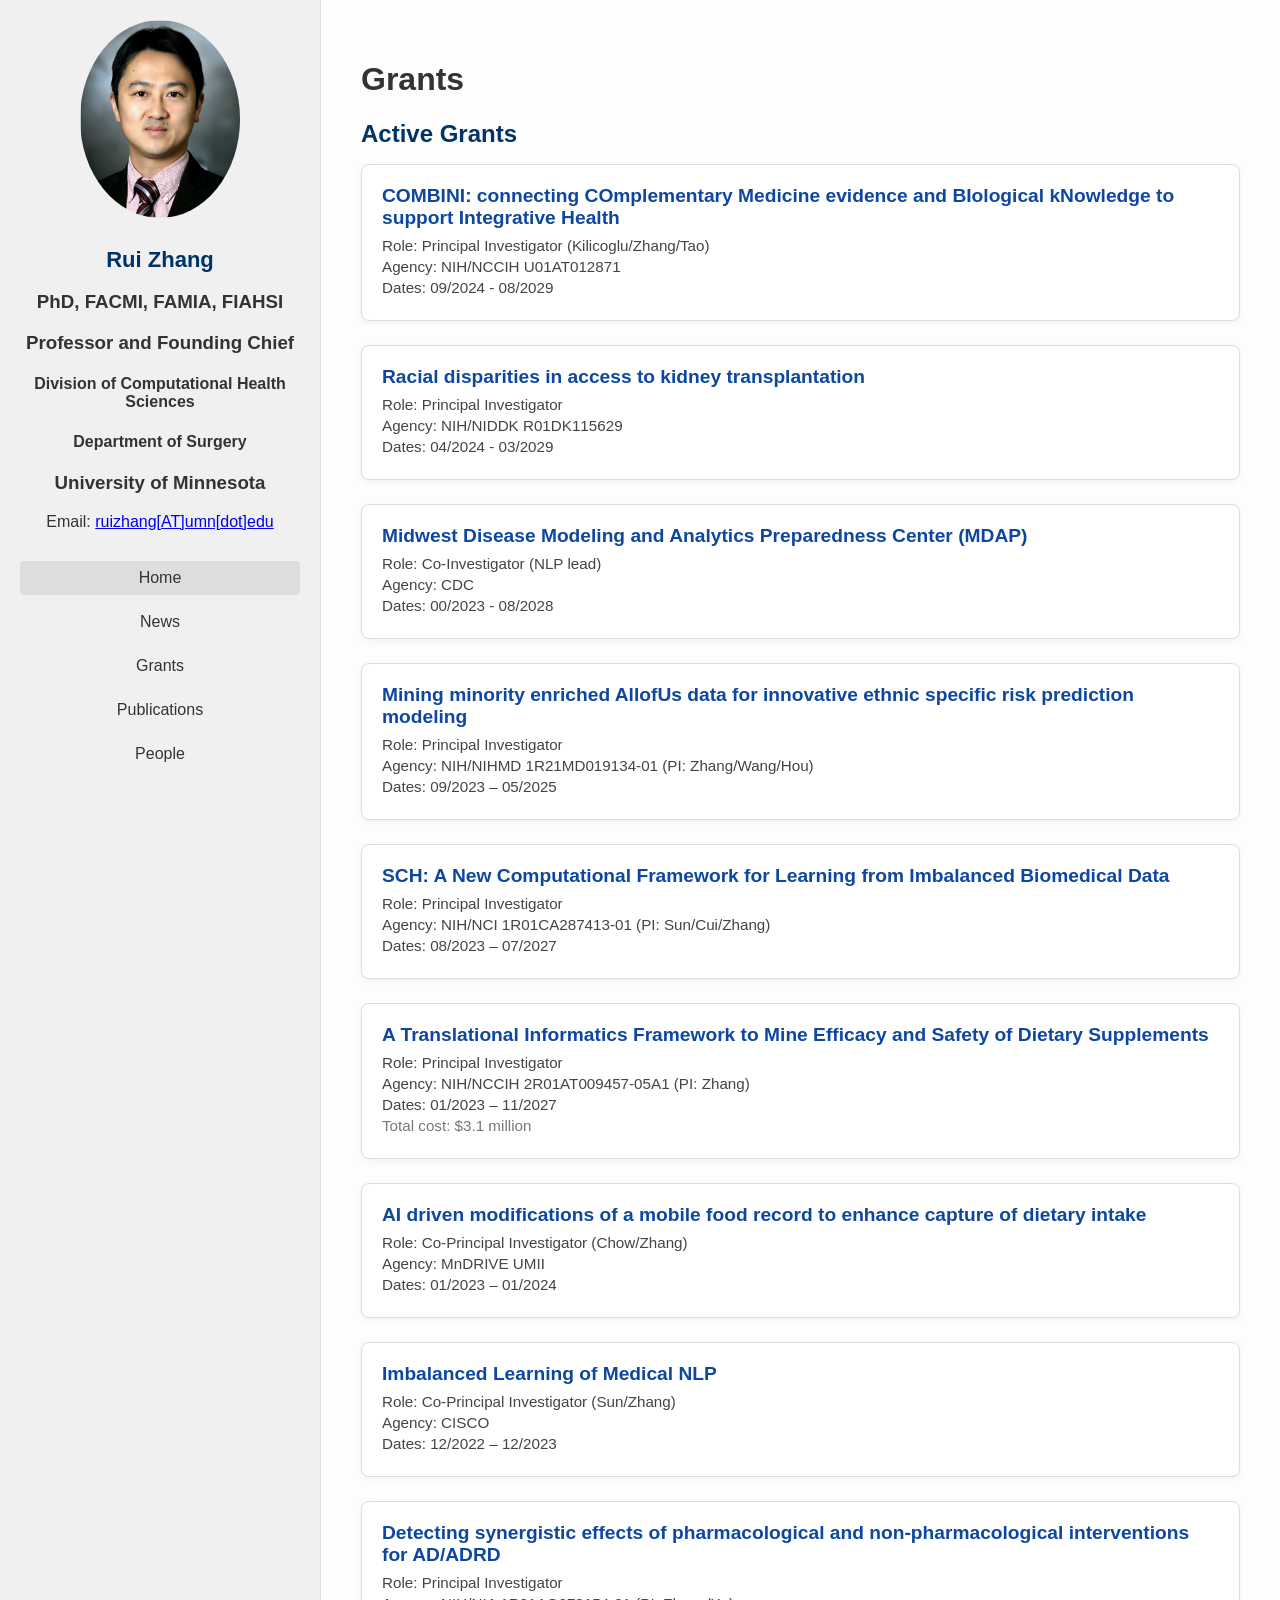
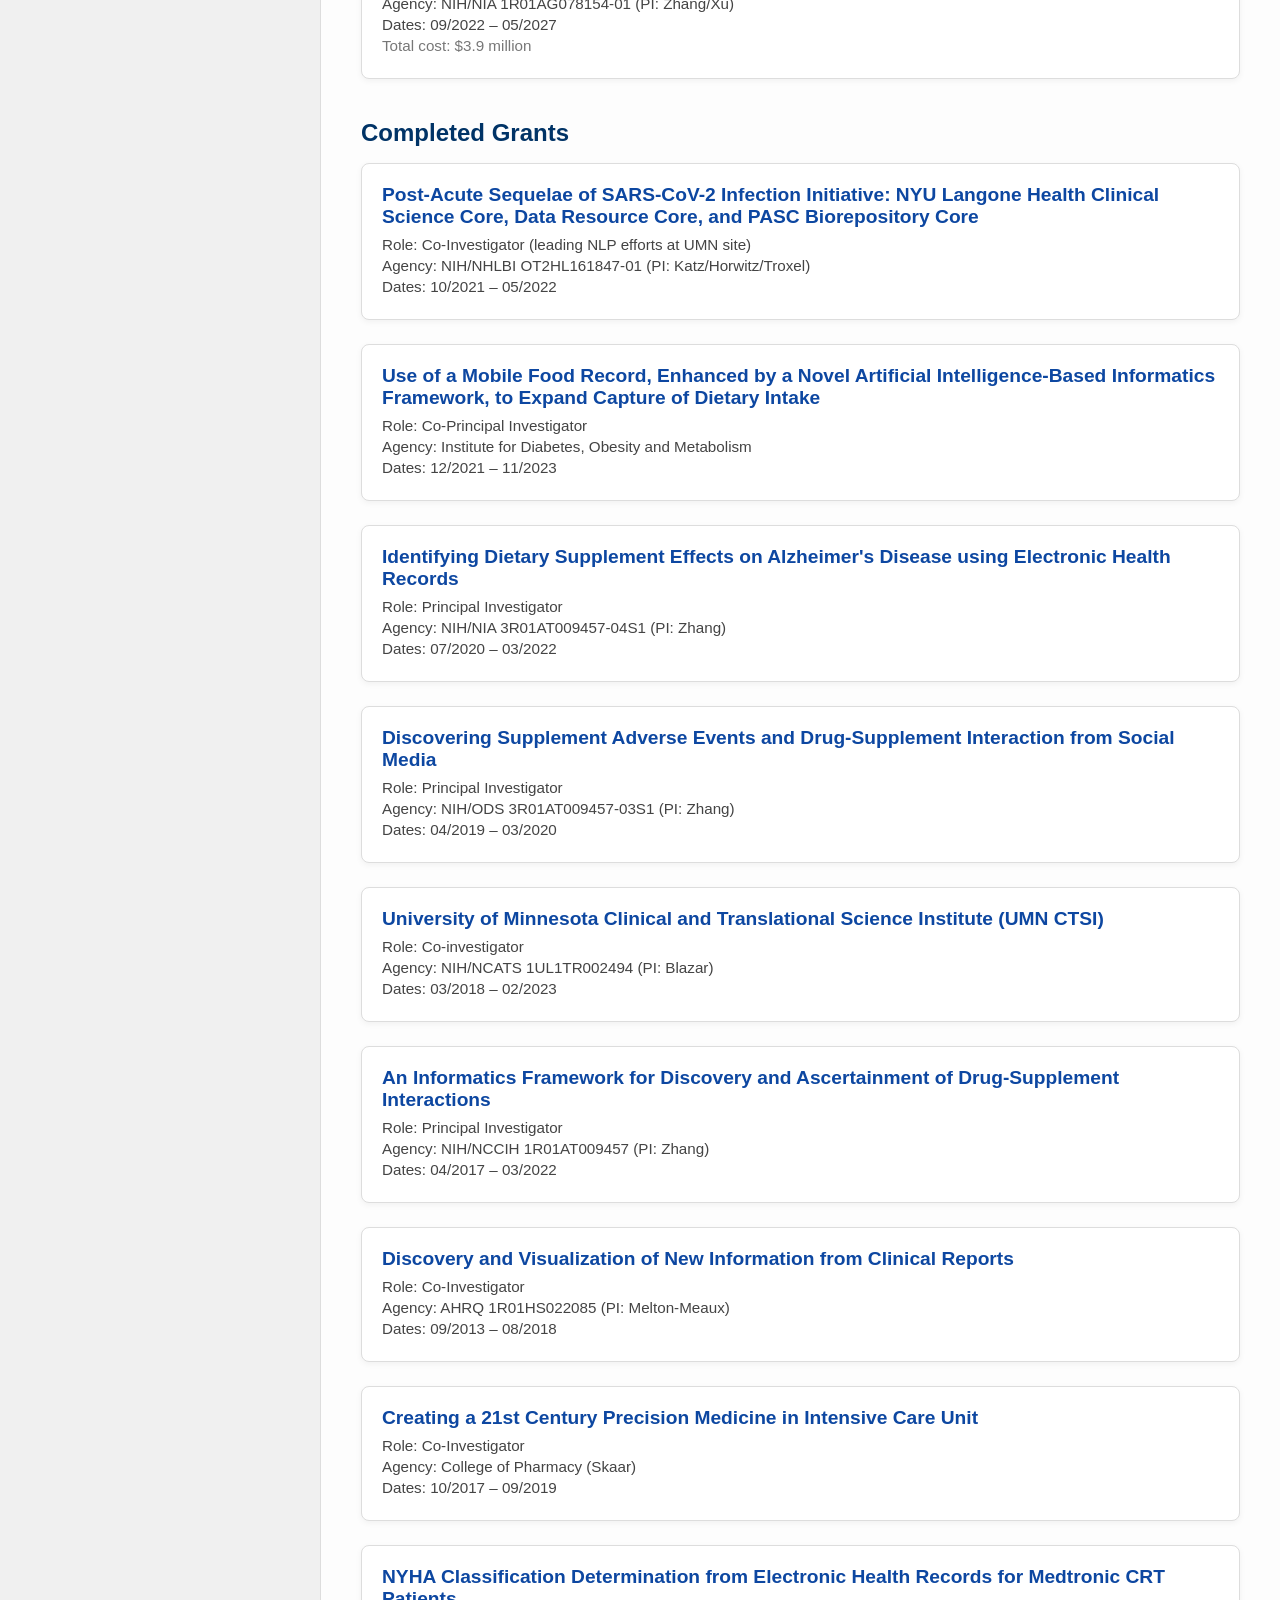
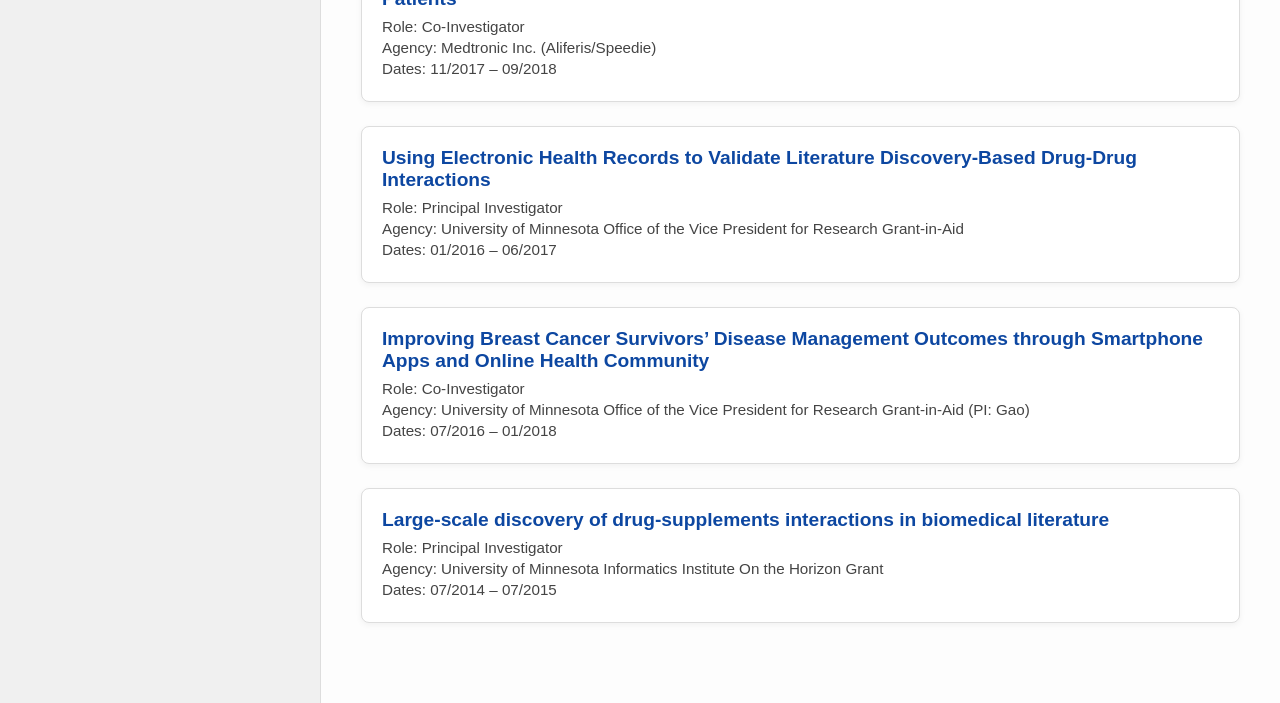
==== grants.html @ d44901da "Add files via upload" ====
<!DOCTYPE html>
<html lang="en">
<head>
  <meta charset="UTF‑8">
  <meta name="viewport" content="width=device-width, initial-scale=1.0">
  <title>Grants | Zhang's Lab</title>
  <link rel="stylesheet" href="style.css">
  <link rel="stylesheet" href="grants.css">
</head>
<body>
<div id="container">
  <!-- Sidebar -->
  <div id="sidebar">
    <img src="assets/rui_zhang.png" alt="Dr. Rui Zhang" class="profile-pic" />
    <h2>Rui Zhang</h2>
    <h3>PhD, FACMI, FAMIA, FIAHSI</h3>
    <h3>Professor and Founding Chief</h3>
    <h4>Division of Computational Health Sciences </h4>
    <h4>Department of Surgery</h4>
    <h3>University of Minnesota</h3>
    <p>Email: <a href="mailto:ruizhang@umn.edu">ruizhang[AT]umn[dot]edu</a></p>
    <div class="nav">
      <a href="index.html" class="active">Home</a>
      <a href="news.html">News</a>
      <a href="grants.html">Grants</a>
      <a href="publications.html">Publications</a>
      <a href="people.html">People</a>
    </div>
  </div>
  <!-- Main Content -->
  <div id="main-content">
    <h1>Grants</h1>
    <section>
      <h2>Active Grants</h2>
      <div id="active-grants" class="grant-list"></div>
    </section>
    <section>
      <h2>Completed Grants</h2>
      <div id="completed-grants" class="grant-list"></div>
    </section>
  </div>
</div>
<script src="grants.js"></script>
</body>
</html>
---- style.css ----
/* style.css */
body {
    margin: 0;
    font-family: "Helvetica Neue", Helvetica, Arial, sans-serif;
    color: #333;
    background-color: #fdfdfd;
}

#container {
    display: flex;
    min-height: 100vh;
}

#sidebar {
    width: 280px;
    background-color: #f0f0f0;
    padding: 20px;
    flex-shrink: 0;
    text-align: center;
    border-right: 1px solid #ddd;
}

.profile-pic {
    width: 160px;
    border-radius: 50%;
    margin-bottom: 15px;
}

#sidebar h2 {
    font-size: 22px;
    margin: 10px 0 5px;
}

.nav {
    margin-top: 30px;
    display: flex;
    flex-direction: column;
    gap: 10px;
}

.nav a {
    text-decoration: none;
    color: #333;
    padding: 8px;
    border-radius: 4px;
}

.nav a.active,
.nav a:hover {
    background-color: #ddd;
}

#main-content {
    flex: 1;
    padding: 40px;
}

section {
    margin-bottom: 40px;
}

h2 {
    color: #003366;
    margin-bottom: 10px;
}

ul {
    padding-left: 20px;
}

.see-all {
    display: inline-block;
    margin-top: 10px;
    text-decoration: none;
    color: #0066cc;
}

.see-all:hover {
    text-decoration: underline;
}
---- grants.css ----
/* grants.css */
.grant-list {
    display: flex;
    flex-direction: column;
    gap: 24px;
    margin-top: 16px;
}

.grant-card {
    background: #fff;
    border-radius: 8px;
    box-shadow: 0 2px 6px rgba(0,0,0,0.05);
    padding: 20px;
    border: 1px solid #ddd;
}

.grant-card h3 {
    margin: 0 0 8px;
    color: #0d47a1;
    font-size: 1.2rem;
}

.grant-card p {
    margin: 4px 0;
    font-size: 0.95rem;
    color: #444;
}

.grant-role,
.grant-agency,
.grant-dates,
.grant-cost {
    font-weight: 500;
}

.grant-cost {
    color: #777;
}
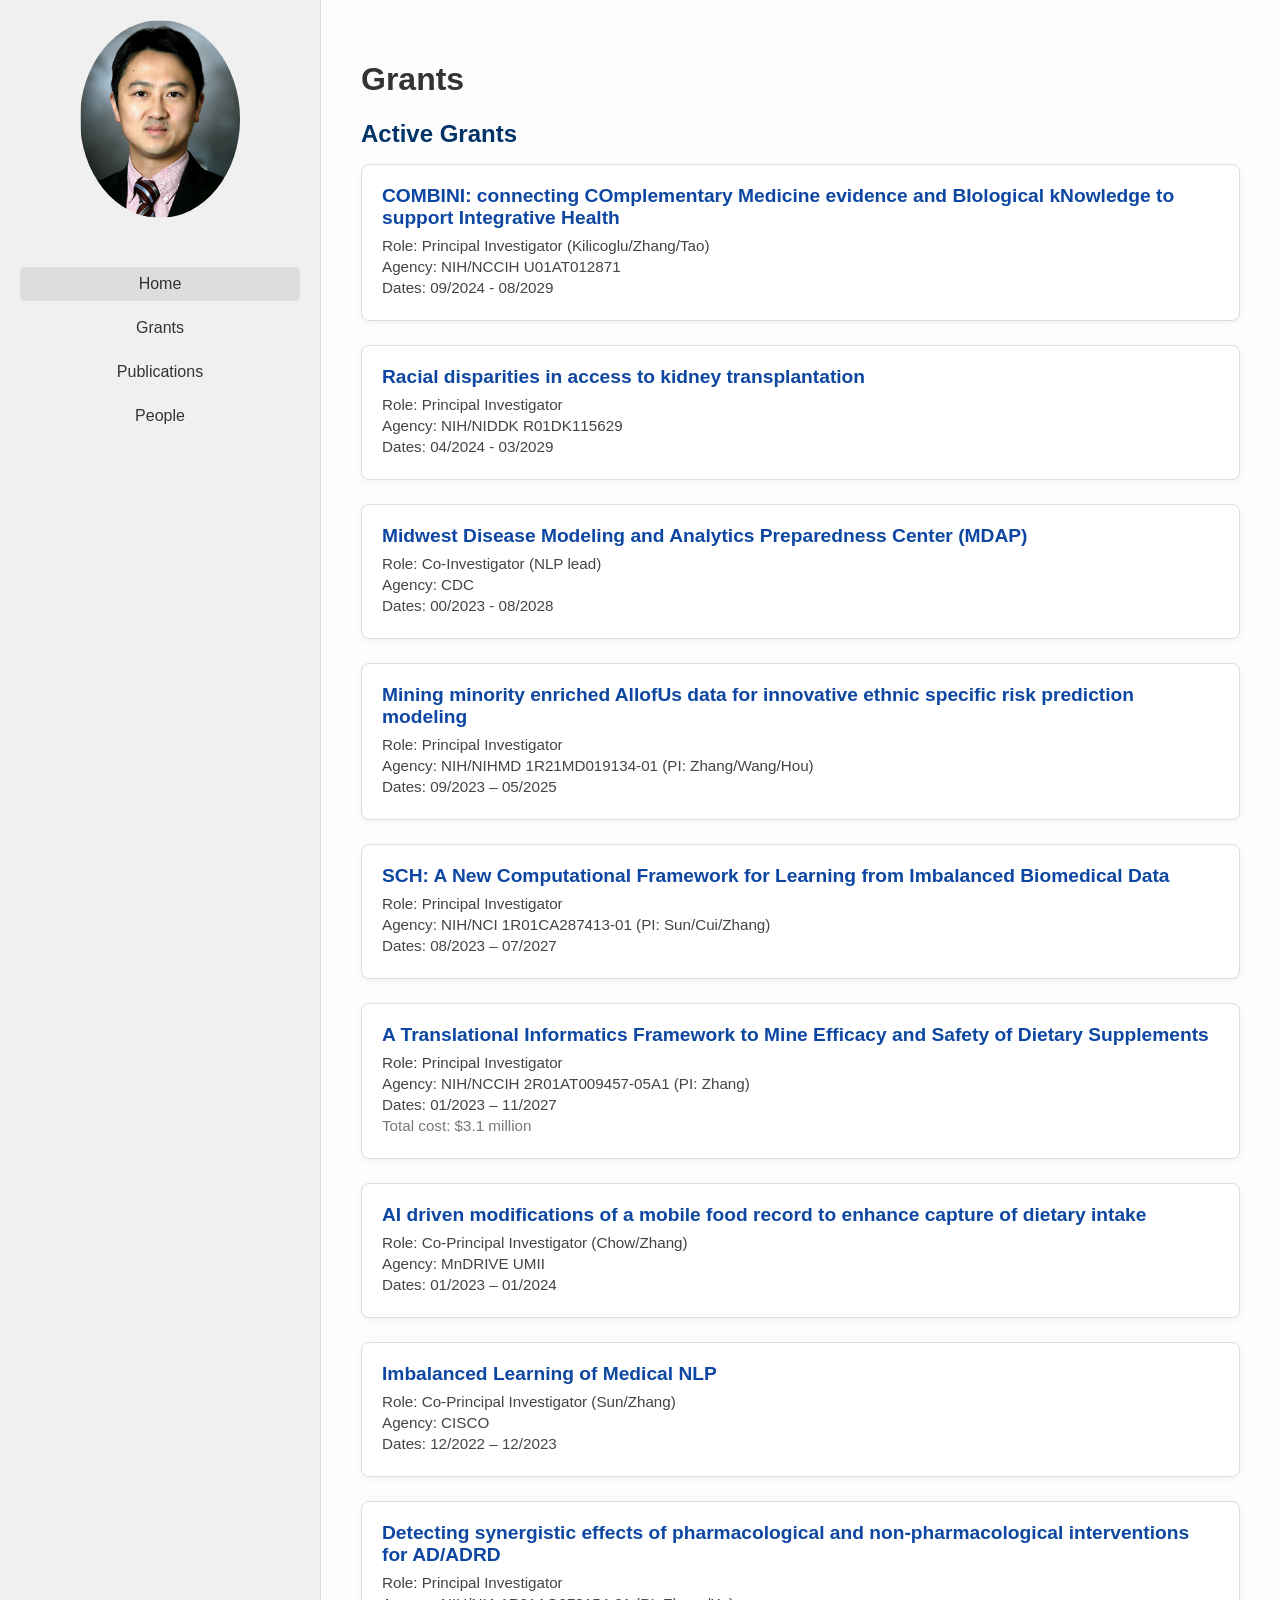
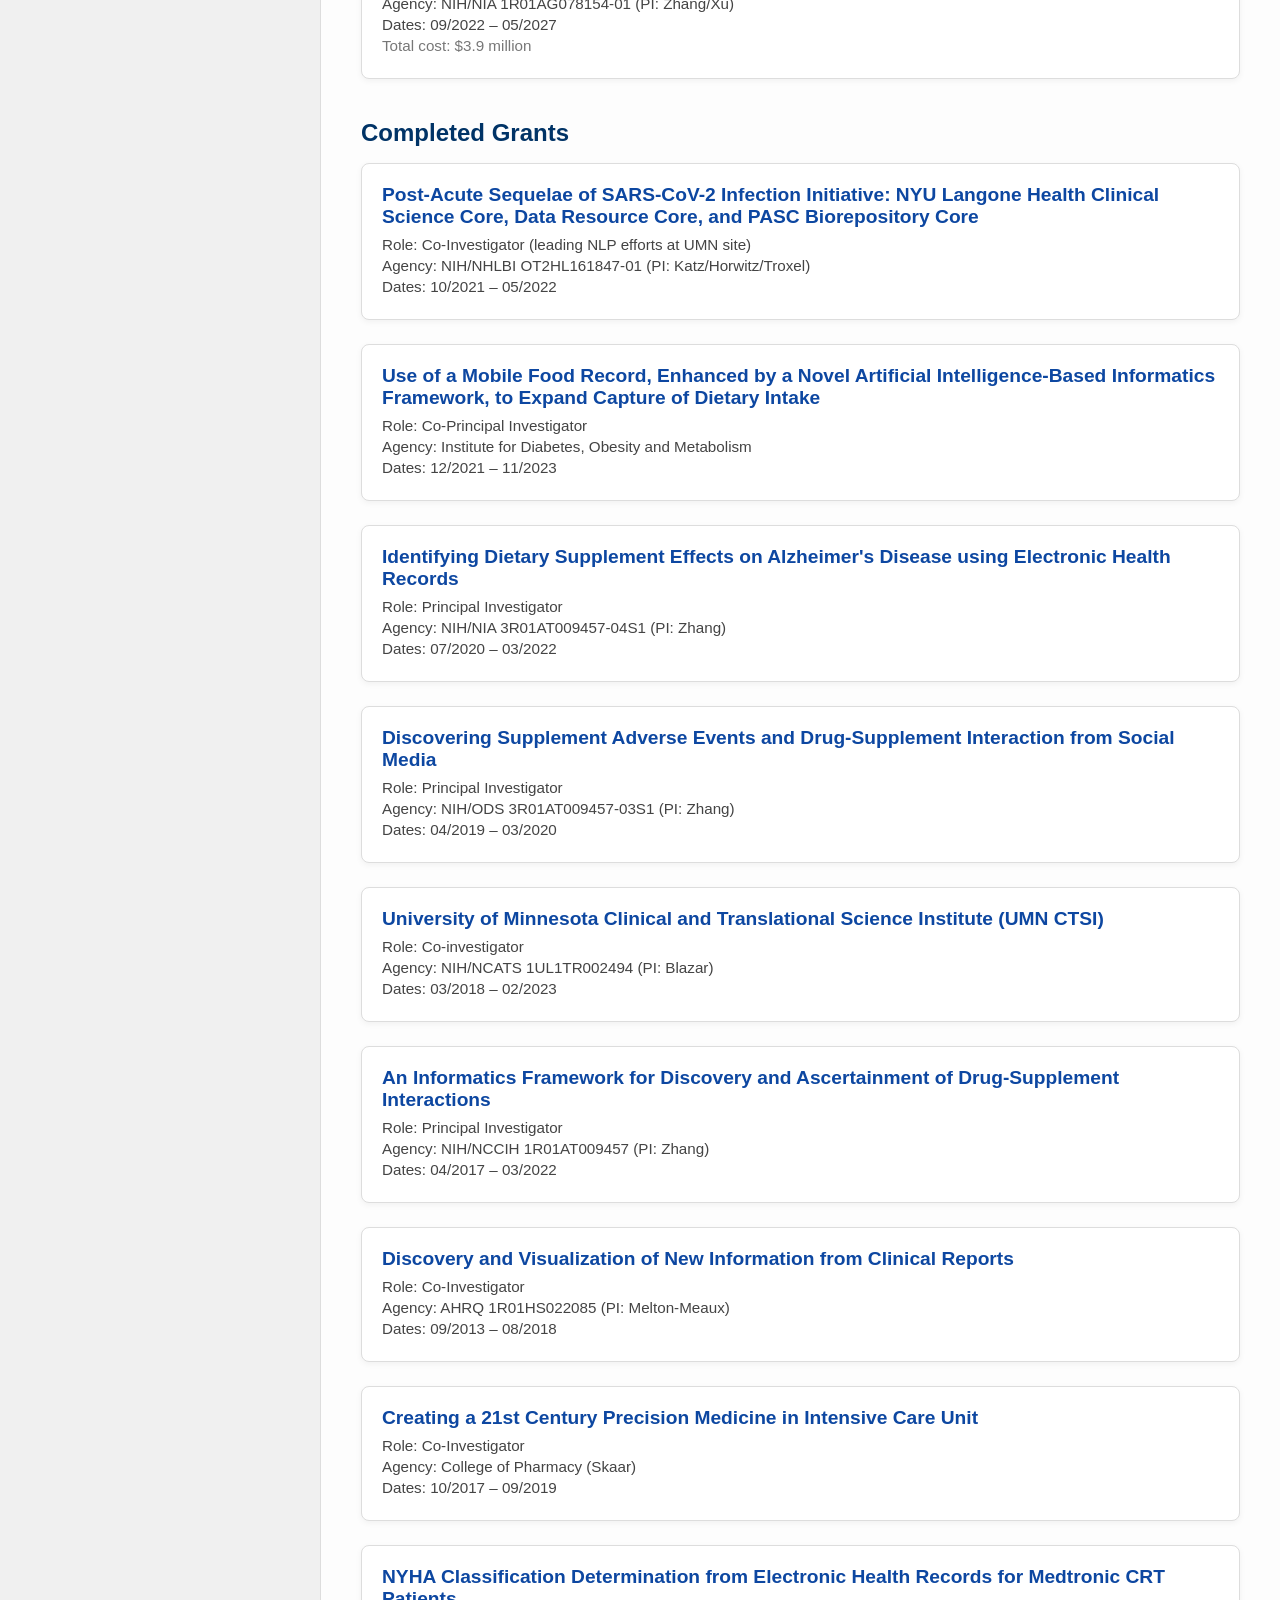
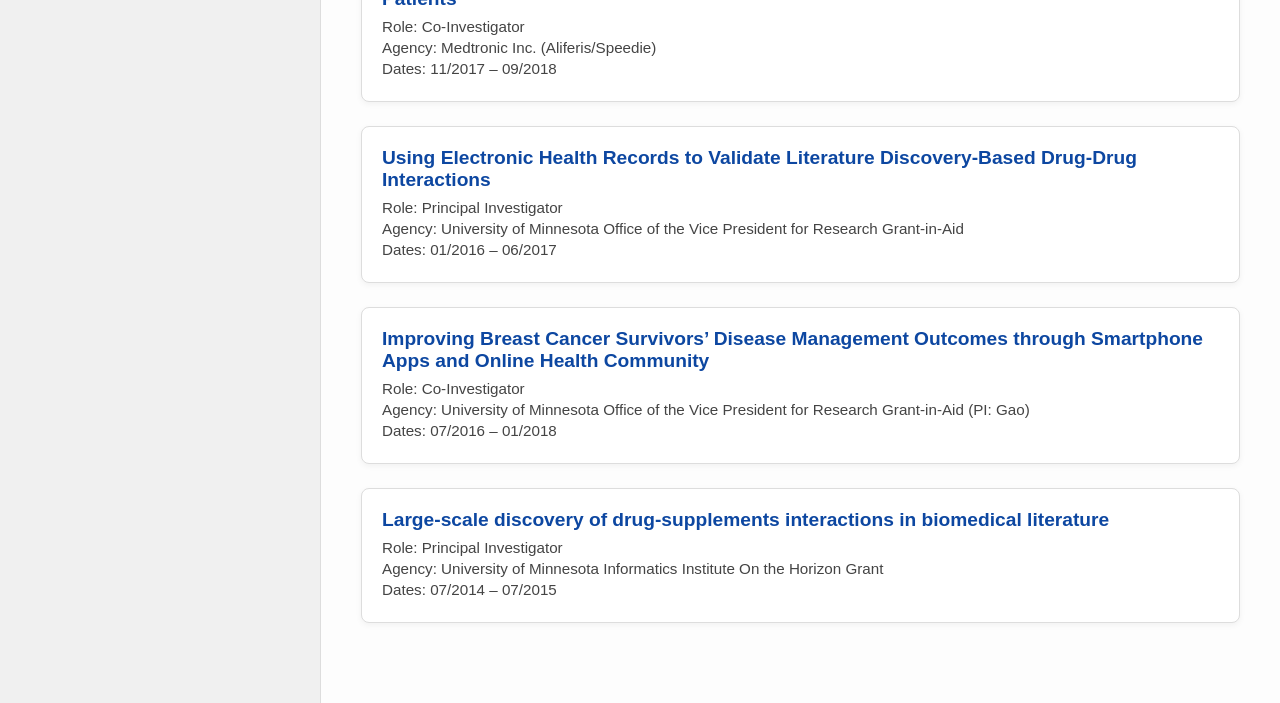
==== commit 23299daa: "Add files via upload" ====
--- a/grants.html
+++ b/grants.html
@@ -12,16 +12,8 @@
   <!-- Sidebar -->
   <div id="sidebar">
     <img src="assets/rui_zhang.png" alt="Dr. Rui Zhang" class="profile-pic" />
-    <h2>Rui Zhang</h2>
-    <h3>PhD, FACMI, FAMIA, FIAHSI</h3>
-    <h3>Professor and Founding Chief</h3>
-    <h4>Division of Computational Health Sciences </h4>
-    <h4>Department of Surgery</h4>
-    <h3>University of Minnesota</h3>
-    <p>Email: <a href="mailto:ruizhang@umn.edu">ruizhang[AT]umn[dot]edu</a></p>
     <div class="nav">
       <a href="index.html" class="active">Home</a>
-      <a href="news.html">News</a>
       <a href="grants.html">Grants</a>
       <a href="publications.html">Publications</a>
       <a href="people.html">People</a>
--- a/style.css
+++ b/style.css
@@ -78,3 +78,40 @@
 .see-all:hover {
     text-decoration: underline;
 }
+
+.news-scroll-container {
+    max-height: 300px;
+    overflow-y: auto;
+    border: 1px solid #ccc;
+    border-radius: 6px;
+    padding: 16px;
+    background-color: #fff;
+    box-shadow: inset 0 0 6px rgba(0,0,0,0.05);
+}
+
+.news-scroll {
+    display: flex;
+    flex-direction: column;
+    gap: 20px;
+}
+
+.news-scroll-item {
+    border-bottom: 1px solid #eee;
+    padding-bottom: 10px;
+}
+
+.news-scroll-item:last-child {
+    border-bottom: none;
+}
+
+.news-scroll-item h4 {
+    font-size: 1rem;
+    color: #003366;
+    margin: 0 0 4px 0;
+}
+
+.news-scroll-item .news-date {
+    font-size: 0.85rem;
+    color: #888;
+    margin-bottom: 6px;
+}
